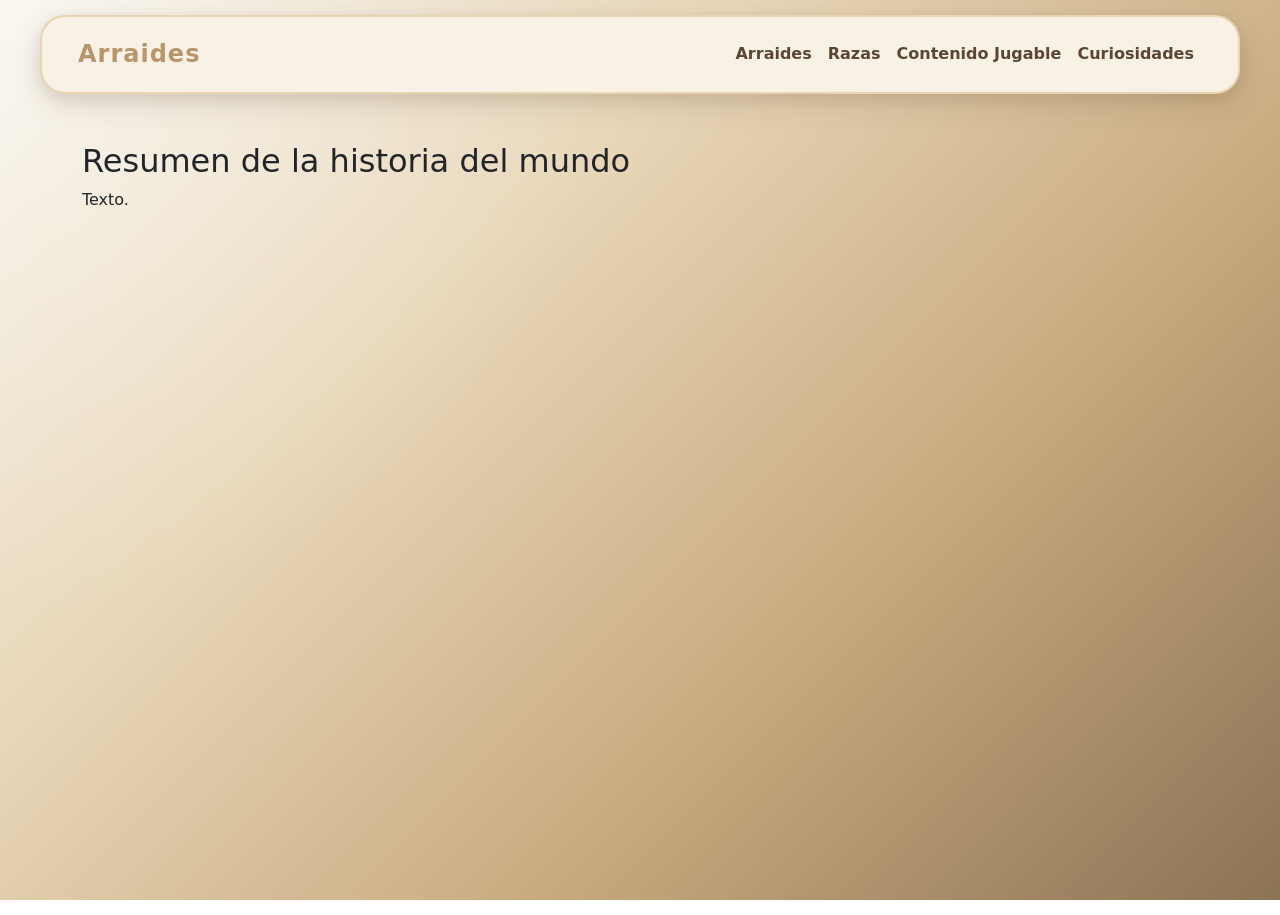
==== index.html @ a60c3aa0 "inicio de Arquitectura" ====
<!doctype html>
<html lang="es">
  <head>
    <meta charset="UTF-8" />
    <meta name="viewport" content="width=device-width, initial-scale=1.0" />

    <title>Arraides</title>

    <link
      href="https://cdn.jsdelivr.net/npm/bootstrap@5.3.3/dist/css/bootstrap.min.css"
      rel="stylesheet"
    />
    <link rel="stylesheet" href="css/css.css" />
    <script src="https://cdn.jsdelivr.net/npm/bootstrap@5.3.3/dist/js/bootstrap.bundle.min.js"></script>
  </head>

  <body>
    <!-- NAVBAR -->
    <nav class="navbar navbar-expand-lg navbar-custom">
      <div class="container-fluid">
        <a class="navbar-brand" href="#"> Arraides </a>

        <button
          class="navbar-toggler"
          type="button"
          data-bs-toggle="collapse"
          data-bs-target="#navbarArk"
          aria-controls="navbarArk"
          aria-expanded="false"
          aria-label="Abrir menú"
        >
          <span class="navbar-toggler-icon"></span>
        </button>

        <div class="collapse navbar-collapse" id="navbarArk">
          <ul class="navbar-nav ms-auto">
            <li class="nav-item">
              <a class="nav-link" href="#arraides"> Arraides </a>
            </li>

            <li class="nav-item">
              <a class="nav-link" href="portfolio/razas.html"> Razas </a>
            </li>

            <li class="nav-item">
              <a class="nav-link" href="portfolio/pj.html">
                Contenido Jugable
              </a>
            </li>

            <li class="nav-item">
              <a class="nav-link" href="portfolio/lore.html"> Curiosidades </a>
            </li>
          </ul>
        </div>
      </div>
    </nav>

    <!-- CONTENIDO DE PRUEBA -->

    <section id="arraides" class="container mt-5">
      <h2>Resumen de la historia del mundo</h2>
      <p>Texto.</p>
    </section>
  </body>
</html>
---- css/css.css ----
/* ==========================
   PALETA ARENA Y CREMA
========================== */
:root {
  --color-crema: #f8f1e5;
  --color-arena-claro: #e8d4b0;
  --color-arena: #d2b48c;
  --color-arena-oscuro: #b8956a;
  --color-texto: #5a4632;
  --color-blanco: #fffdf8;
}

/* ==========================
   NAVBAR
========================== */
.navbar-custom {
  position: sticky;
  top: 15px;
  z-index: 1000;

  margin: 15px auto;
  max-width: 1200px;

  background: var(--color-crema);
  border: 2px solid var(--color-arena-claro);

  border-radius: 25px;

  box-shadow:
    0 10px 30px rgba(90, 70, 50, 0.15),
    0 5px 15px rgba(90, 70, 50, 0.1);

  padding: 0.9rem 1.5rem;

  transition: all 0.3s ease;
}

.navbar-custom:hover {
  box-shadow:
    0 15px 35px rgba(90, 70, 50, 0.2),
    0 8px 20px rgba(90, 70, 50, 0.15);
}

/* ==========================
   LOGO
========================== */
.navbar-brand {
  color: var(--color-arena-oscuro) !important;
  font-weight: 700;
  font-size: 1.5rem;
  letter-spacing: 1px;
}

/* ==========================
   LINKS
========================== */
.navbar-custom .nav-link {
  color: var(--color-texto);
  font-weight: 600;

  border-radius: 12px;

  padding: 10px 18px;

  transition: all 0.3s ease;
}

.navbar-custom .nav-link:hover {
  background-color: var(--color-arena);
  color: var(--color-blanco);

  transform: translateY(-2px);
}

.navbar-custom .nav-link.active {
  background-color: var(--color-arena-oscuro);
  color: var(--color-blanco);
}

/* ==========================
   BOTÓN MOBILE
========================== */
.navbar-toggler {
  border: 2px solid var(--color-arena);
  border-radius: 12px;
}

.navbar-toggler:focus {
  box-shadow: none;
}

/* ==========================
   RESPONSIVE
========================== */
@media (max-width: 992px) {
  .navbar-custom {
    margin: 10px;
  }

  .navbar-nav {
    margin-top: 15px;
    gap: 10px;
  }

  .navbar-custom .nav-link {
    text-align: center;
  }
}
body {
  min-height: 100vh;

  background:
    radial-gradient(
      circle at top left,
      rgba(255, 255, 255, 0.35),
      transparent 40%
    ),
    linear-gradient(135deg, #f7f3eb, #e9d8ba, #c8a97e, #8b7355);

  background-attachment: fixed;
}
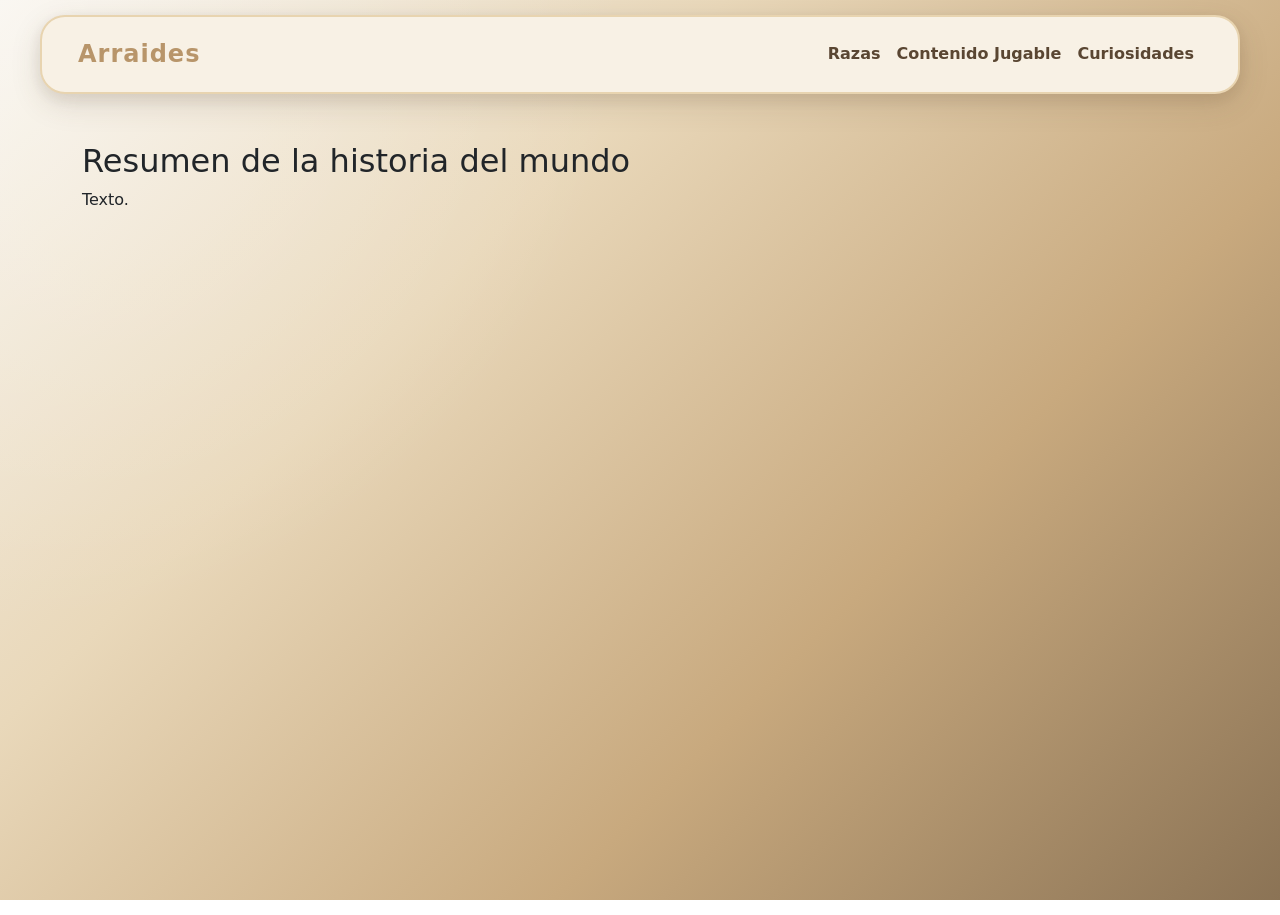
==== commit 72eaceab: "Razas estructuradas vacias" ====
--- a/index.html
+++ b/index.html
@@ -35,10 +35,6 @@
         <div class="collapse navbar-collapse" id="navbarArk">
           <ul class="navbar-nav ms-auto">
             <li class="nav-item">
-              <a class="nav-link" href="#arraides"> Arraides </a>
-            </li>
-
-            <li class="nav-item">
               <a class="nav-link" href="portfolio/razas.html"> Razas </a>
             </li>
 
--- a/css/css.css
+++ b/css/css.css
@@ -1,6 +1,3 @@
-/* ==========================
-   PALETA ARENA Y CREMA
-========================== */
 :root {
   --color-crema: #f8f1e5;
   --color-arena-claro: #e8d4b0;
@@ -10,9 +7,6 @@
   --color-blanco: #fffdf8;
 }
 
-/* ==========================
-   NAVBAR
-========================== */
 .navbar-custom {
   position: sticky;
   top: 15px;
@@ -41,9 +35,6 @@
     0 8px 20px rgba(90, 70, 50, 0.15);
 }
 
-/* ==========================
-   LOGO
-========================== */
 .navbar-brand {
   color: var(--color-arena-oscuro) !important;
   font-weight: 700;
@@ -51,9 +42,6 @@
   letter-spacing: 1px;
 }
 
-/* ==========================
-   LINKS
-========================== */
 .navbar-custom .nav-link {
   color: var(--color-texto);
   font-weight: 600;
@@ -77,9 +65,6 @@
   color: var(--color-blanco);
 }
 
-/* ==========================
-   BOTÓN MOBILE
-========================== */
 .navbar-toggler {
   border: 2px solid var(--color-arena);
   border-radius: 12px;
@@ -89,9 +74,6 @@
   box-shadow: none;
 }
 
-/* ==========================
-   RESPONSIVE
-========================== */
 @media (max-width: 992px) {
   .navbar-custom {
     margin: 10px;
@@ -119,3 +101,41 @@
 
   background-attachment: fixed;
 }
+.lista-razas {
+  max-width: 1000px;
+  margin: auto;
+  padding: 20px;
+}
+
+.raza-item {
+  padding: 25px 0;
+  border-bottom: 2px solid rgba(184, 149, 106, 0.3);
+}
+
+.raza-item:last-child {
+  border-bottom: none;
+}
+
+.raza-item h2 {
+  margin-bottom: 10px;
+}
+
+.raza-item h2 a {
+  color: var(--color-arena-oscuro);
+  text-decoration: none;
+  font-size: 1.6rem;
+  font-weight: 700;
+  transition: all 0.3s ease;
+}
+
+.raza-item h2 a:hover {
+  color: var(--color-texto);
+  text-shadow: 0 2px 10px rgba(184, 149, 106, 0.4);
+}
+
+.raza-item p {
+  margin: 0;
+  color: var(--color-texto);
+  line-height: 1.8;
+  font-size: 1rem;
+}
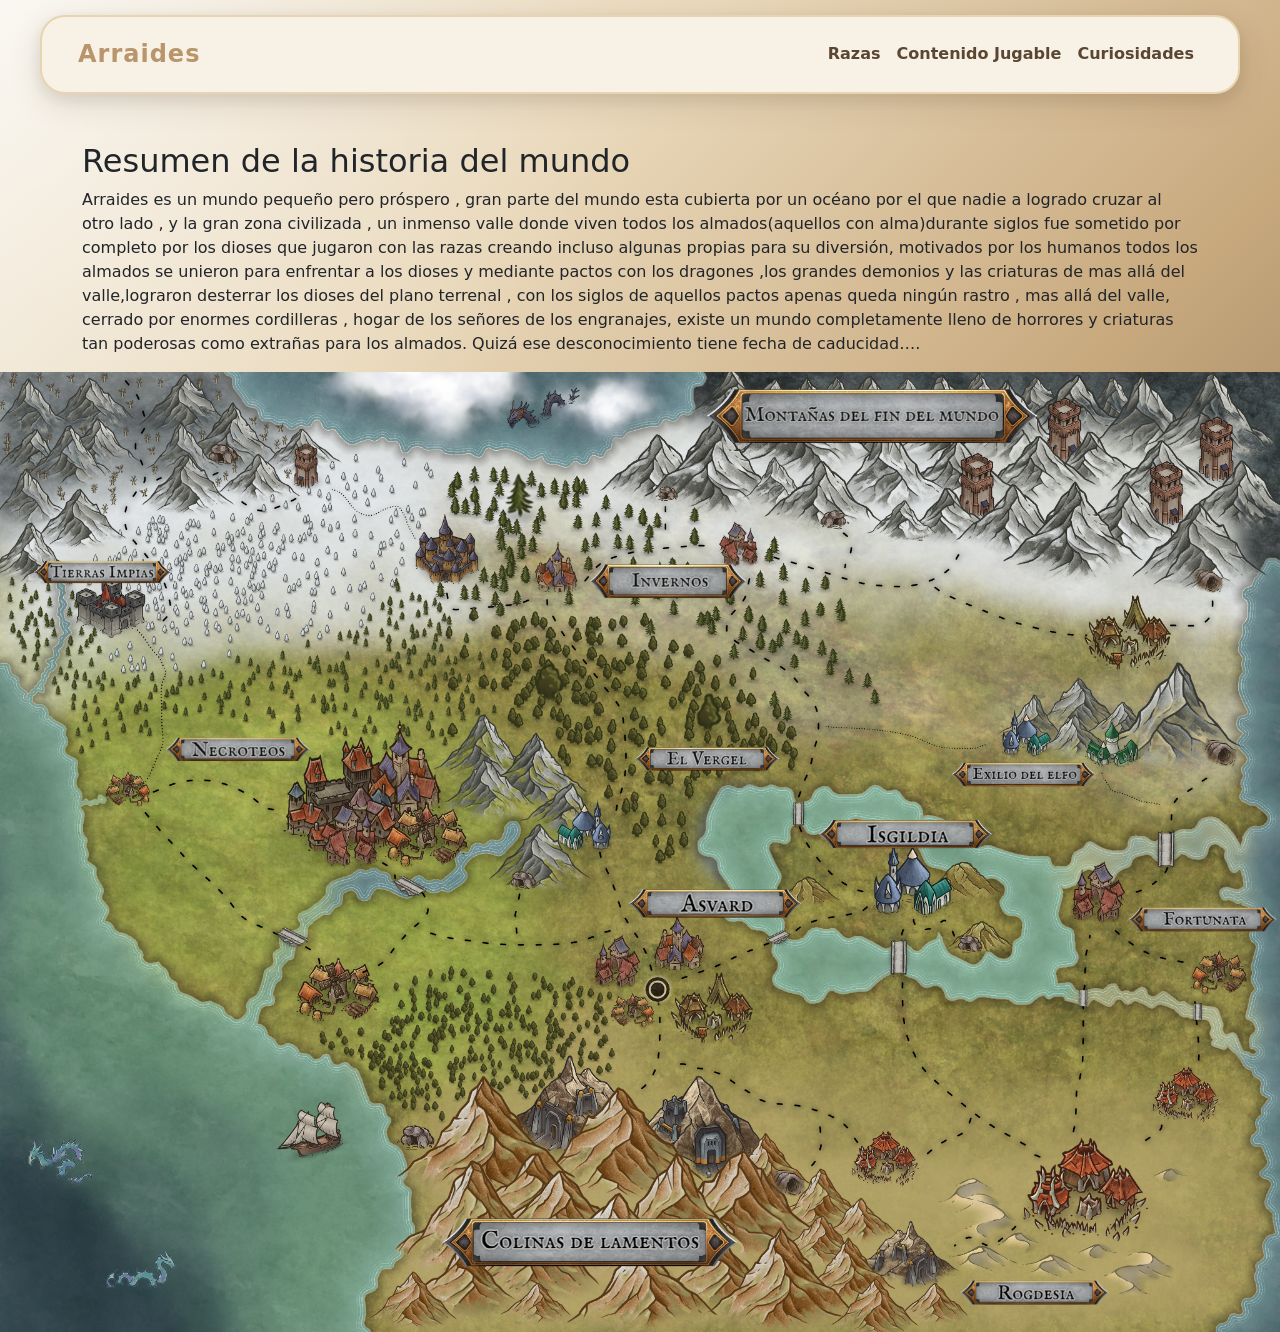
==== commit c6ed5a2d: "formateo de razas y idex" ====
--- a/index.html
+++ b/index.html
@@ -56,7 +56,27 @@
 
     <section id="arraides" class="container mt-5">
       <h2>Resumen de la historia del mundo</h2>
-      <p>Texto.</p>
+      <p>
+        Arraides es un mundo pequeño pero próspero , gran parte del mundo esta
+        cubierta por un océano por el que nadie a logrado cruzar al otro lado ,
+        y la gran zona civilizada , un inmenso valle donde viven todos los
+        almados(aquellos con alma)durante siglos fue sometido por completo por
+        los dioses que jugaron con las razas creando incluso algunas propias
+        para su diversión, motivados por los humanos todos los almados se
+        unieron para enfrentar a los dioses y mediante pactos con los dragones
+        ,los grandes demonios y las criaturas de mas allá del valle,lograron
+        desterrar los dioses del plano terrenal , con los siglos de aquellos
+        pactos apenas queda ningún rastro , mas allá del valle, cerrado por
+        enormes cordilleras , hogar de los señores de los engranajes, existe un
+        mundo completamente lleno de horrores y criaturas tan poderosas como
+        extrañas para los almados. Quizá ese desconocimiento tiene fecha de
+        caducidad….
+      </p>
     </section>
+    <img
+      src="imagenes/Arraides.png"
+      alt="Imagen de Arraides"
+      class="img-fluid"
+    />
   </body>
 </html>
--- a/css/css.css
+++ b/css/css.css
@@ -139,3 +139,12 @@
   line-height: 1.8;
   font-size: 1rem;
 }
+.raza-item h2 a {
+  color: var(--color-texto);
+  text-decoration: none;
+  font-weight: 700;
+
+  text-shadow:
+    0 2px 4px rgba(255, 255, 255, 0.4),
+    0 1px 8px rgba(0, 0, 0, 0.15);
+}
